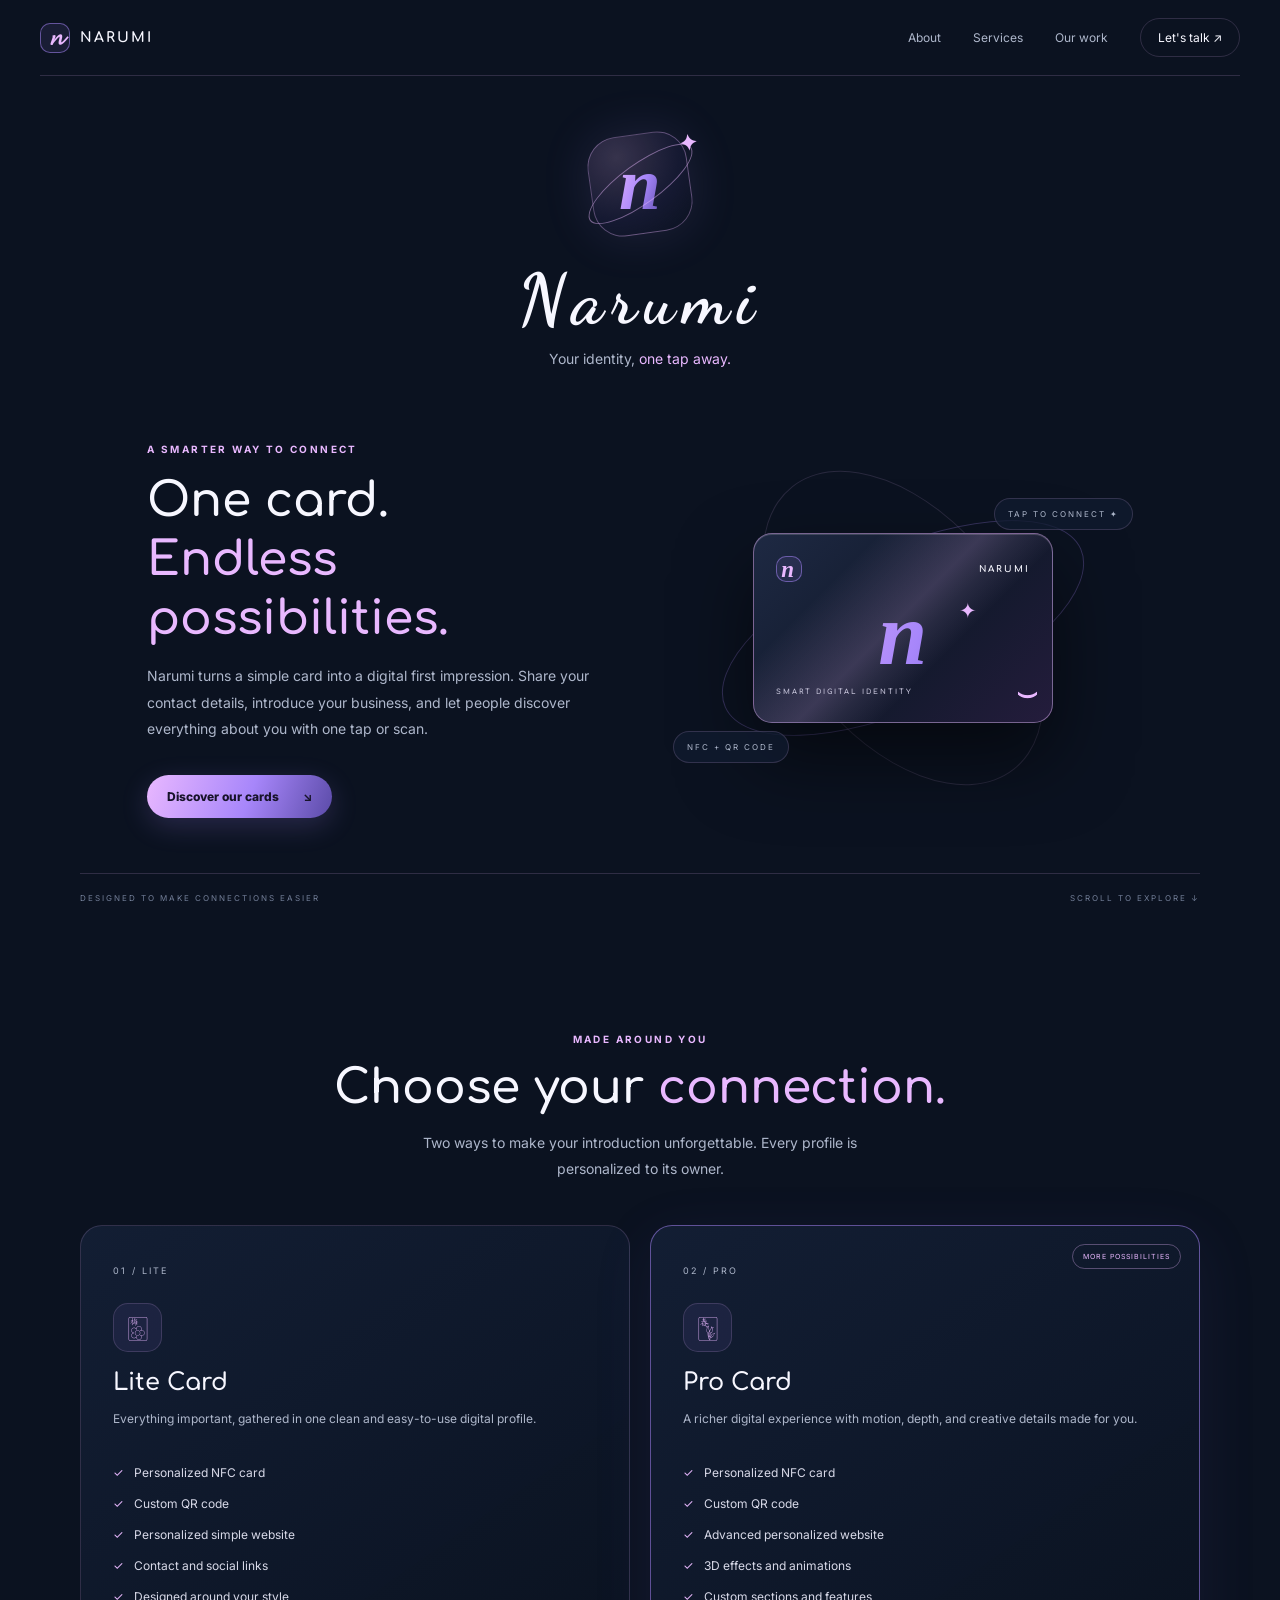
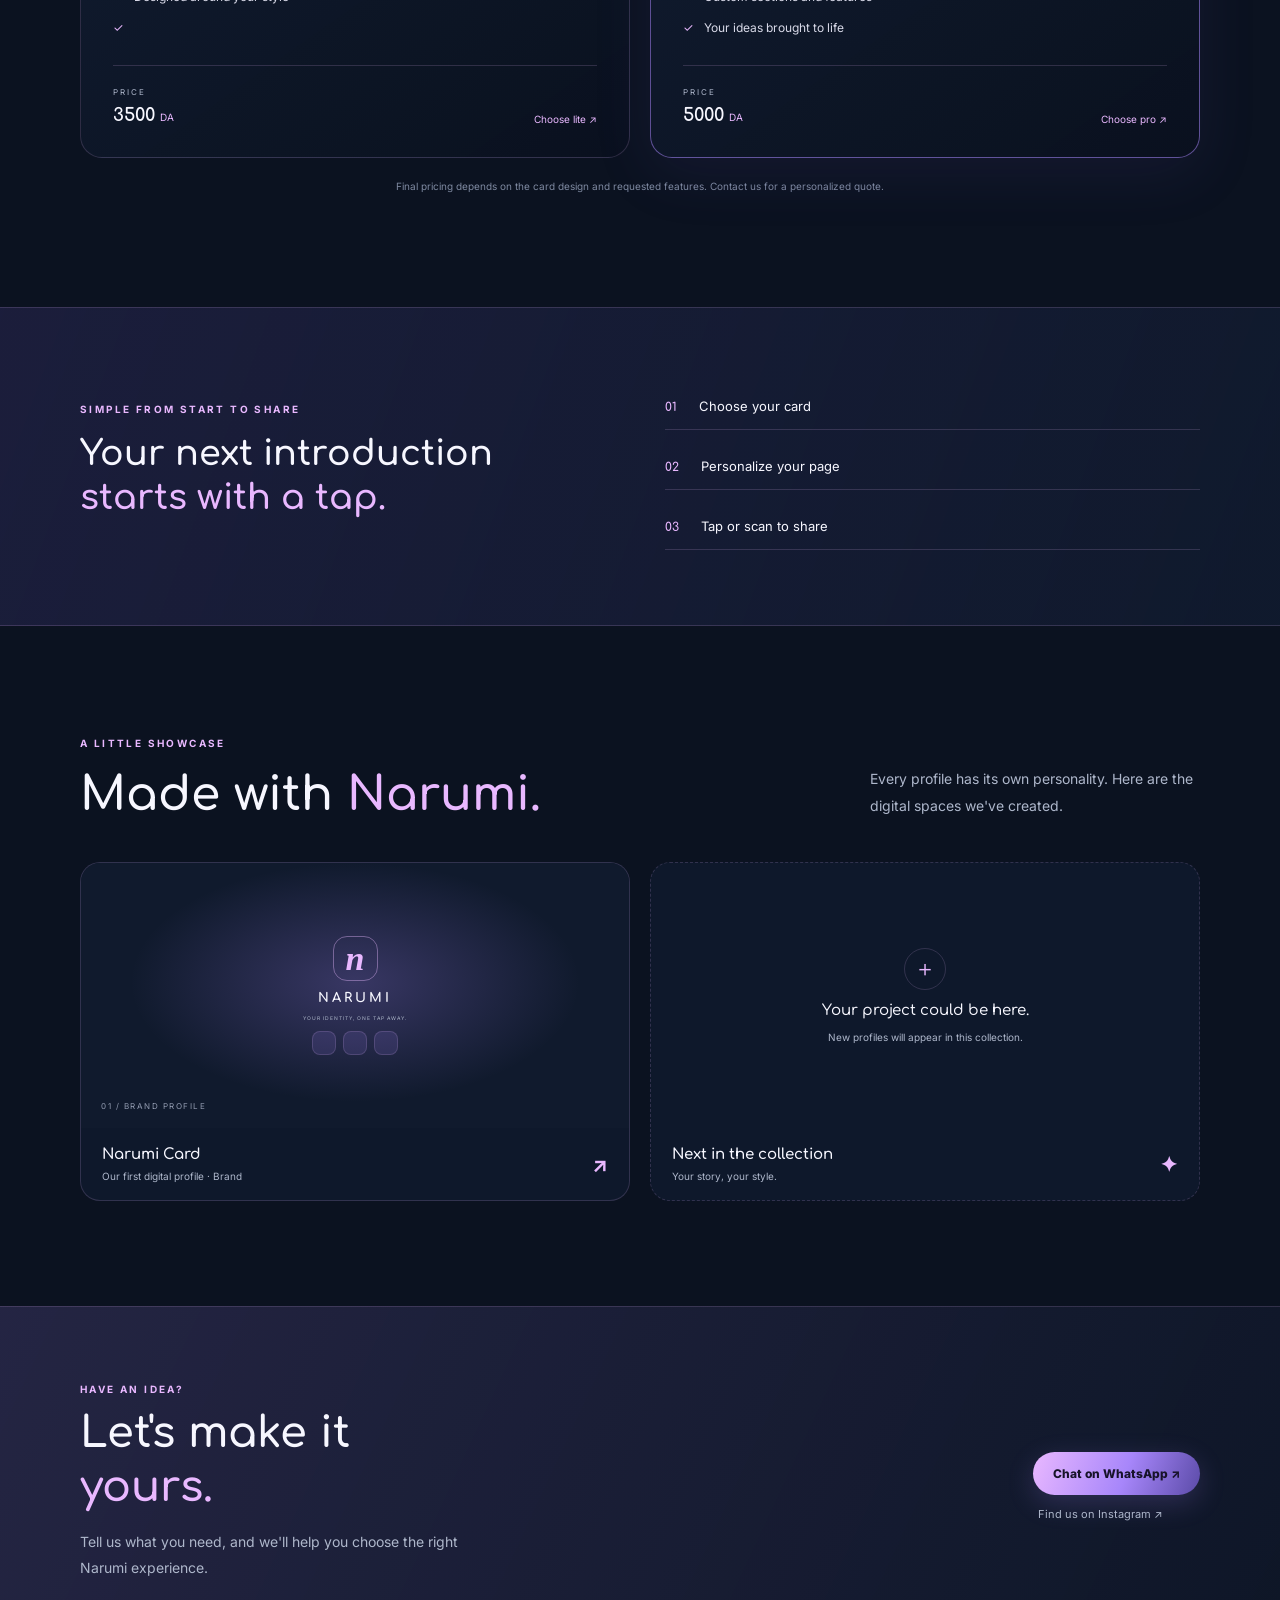
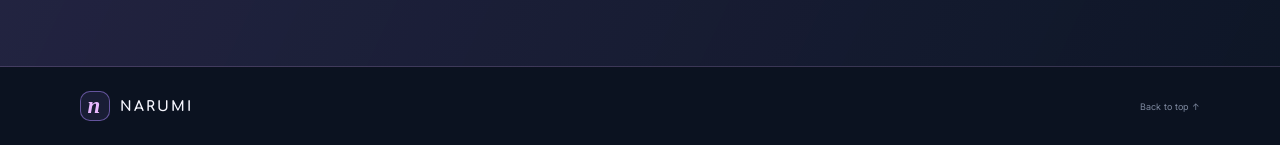
==== index.html @ aed366da "Add files via upload" ====
<!doctype html>
<html lang="en">

<head>
  <meta charset="utf-8" />
  <meta name="viewport" content="width=device-width,initial-scale=1" />
  <meta name="theme-color" content="#0b1220" />
  <meta name="description"
    content="Narumi creates personalized NFC cards and digital profiles. Your identity, one tap away." />
  <title>Narumi ⋆.˚☁️⋆</title>
  <link rel="preconnect" href="https://fonts.googleapis.com" />
  <link rel="preconnect" href="https://fonts.gstatic.com" crossorigin />
  <link
    href="https://fonts.googleapis.com/css2?family=Comfortaa:wght@400;500;600;700&family=Inter:wght@400;500;600;700;800&display=swap"
    rel="stylesheet" />
  <link href="https://fonts.googleapis.com/css2?family=Satisfy&display=swap" rel="stylesheet" />
  <link rel="stylesheet" href="style.css" />
  <link href="https://fonts.googleapis.com/css2?family=Dancing+Script:wght@400..700&display=swap" rel="stylesheet" />

  <!-- Narumi favicon -->
  <link rel="icon" type="image/png" href="favicon.png" />
  <link rel="apple-touch-icon" href="favicon.png" />
</head>

<body>
  <header class="topbar">
    <a class="brand" href="#home"><span class="mark">𝓷</span>NARUMI</a>
    <button class="menu" aria-label="Open menu">☰</button>
    <nav>
      <a href="#about">About</a><a href="#services">Services</a><a href="#work">Our work</a><a class="nav-cta"
        href="#contact">Let's talk ↗</a>
    </nav>
  </header>
  <main>
    <section class="hero wrap" id="home">
      <!-- 𝓃𝒶𝓇𝓊𝓂𝒾 -->
      <div class="hero-brand">
        <div class="logo-orb"><span>n</span><i></i><b>✦</b></div>
        <h1>Narumi</h1>
        <p>Your identity, <em>one tap away.</em></p>
      </div>
      <div class="intro" id="about">
        <div class="copy">
          <small class="eyebrow">A SMARTER WAY TO CONNECT</small>
          <h2>One card.<br /><em>Endless possibilities.</em></h2>
          <p>
            Narumi turns a simple card into a digital first impression. Share
            your contact details, introduce your business, and let people
            discover everything about you with one tap or scan.
          </p>
          <a class="button" href="#services">Discover our cards <b>↘</b></a>
        </div>
        <div class="stage">
          <div class="orbit"></div>
          <div class="orbit second"></div>
          <div class="nfc-card">
            <div class="card-head"><span class="mark">n</span>NARUMI</div>
            <div class="card-center">n<span>✦</span></div>
            <div class="card-foot">SMART DIGITAL IDENTITY <b>)))</b></div>
          </div>
          <label class="float top">TAP TO CONNECT ✦</label><label class="float bottom">NFC + QR CODE</label>
        </div>
      </div>
      <div class="hero-foot">
        <span>DESIGNED TO MAKE CONNECTIONS EASIER</span><span>SCROLL TO EXPLORE ↓</span>
      </div>
    </section>
    <section class="wrap services" id="services">
      <div class="heading">
        <small class="eyebrow">MADE AROUND YOU</small>
        <h2>Choose your <em>connection.</em></h2>
        <p>
          Two ways to make your introduction unforgettable. Every profile is
          personalized to its owner.
        </p>
      </div>
      <div class="service-grid">
        <article class="service">
          <small>01 / LITE</small>
          <div class="service-icon">🀢</div>
          <h3>Lite Card</h3>
          <p>
            Everything important, gathered in one clean and easy-to-use
            digital profile.
          </p>
          <ul>
            <li>Personalized NFC card</li>
            <li>Custom QR code</li>
            <li>Personalized simple website</li>
            <li>Contact and social links</li>
            <li>Designed around your style</li>
            <li></li>
          </ul>
          <div class="price">
            <div>
              <small>PRICE</small><strong>3500 <i>DA</i></strong>
            </div>
            <a href="#contact">Choose lite ↗</a>
          </div>
        </article>
        <article class="service featured">
          <label class="pill">MORE POSSIBILITIES</label><small>02 / PRO </small>
          <div class="service-icon">🀦</div>
          <h3>Pro Card</h3>
          <p>
            A richer digital experience with motion, depth, and creative
            details made for you.
          </p>
          <ul>
            <li>Personalized NFC card</li>
            <li>Custom QR code</li>
            <li>Advanced personalized website</li>
            <li>3D effects and animations</li>
            <li>Custom sections and features</li>
            <li>Your ideas brought to life</li>
          </ul>
          <div class="price">
            <div>
              <small>PRICE</small><strong>5000 <i>DA</i></strong>
            </div>
            <a href="#contact">Choose pro ↗</a>
          </div>
        </article>
      </div>
      <p class="price-note">
        Final pricing depends on the card design and requested features.
        Contact us for a personalized quote.
      </p>
    </section>
    <section class="process">
      <div class="wrap process-inner">
        <div>
          <small class="eyebrow">SIMPLE FROM START TO SHARE</small>
          <h2>Your next introduction<br /><em>starts with a tap.</em></h2>
        </div>
        <div class="steps">
          <p><b>01</b> Choose your card</p>
          <p><b>02</b> Personalize your page</p>
          <p><b>03</b> Tap or scan to share</p>
        </div>
      </div>
    </section>
    <section class="wrap work" id="work">
      <div class="work-heading">
        <div>
          <small class="eyebrow">A LITTLE SHOWCASE</small>
          <h2>Made with <em>Narumi.</em></h2>
        </div>
        <p>
          Every profile has its own personality. Here are the digital spaces
          we've created.
        </p>
      </div>
      <div class="work-grid">
        <a class="work-card" href="maram/">
          <div class="mock-profile">
            <div class="mock-logo">n</div>
            <b>NARUMI</b><small>YOUR IDENTITY, ONE TAP AWAY.</small>
            <div class="mock-links"><i></i><i></i><i></i></div>
            <label>01 / BRAND PROFILE</label>
          </div>
          <div class="work-meta">
            <div>
              <h3>Narumi Card</h3>
              <p>Our first digital profile · Brand</p>
            </div>
            <b>↗</b>
          </div>
        </a>
        <div class="work-card coming">
          <div class="coming-inner">
            <span>＋</span><b>Your project could be here.</b><small>New profiles will appear in this collection.</small>
          </div>
          <div class="work-meta">
            <div>
              <h3>Next in the collection</h3>
              <p>Your story, your style.</p>
            </div>
            <b>✦</b>
          </div>
        </div>
      </div>
    </section>
    <section class="contact" id="contact">
      <div class="wrap contact-inner">
        <div>
          <small class="eyebrow">HAVE AN IDEA?</small>
          <h2>Let's make it<br /><em>yours.</em></h2>
          <p>
            Tell us what you need, and we'll help you choose the right Narumi
            experience.
          </p>
        </div>
        <div>
          <a class="button" href="https://wa.me/213778325152" target="_blank" rel="noopener noreferrer">
            Chat on WhatsApp ↗
          </a>
          <a
          class="social"
          href="https://www.instagram.com/maram_._.2?vrfl=MXV2Y3Vta2RjdGd0Yw=="
          target="_blank"
          rel="noopener"
          >Find us on Instagram ↗</a>
        </div>
      </div>
    </section>
  </main>
  <footer class="wrap footer">
    <a class="brand" href="#home"><span class="mark">n</span>NARUMI</a><a href="#home">Back to top ↑</a>
  </footer>
  <script src="script.js"></script>
</body>

</html>
---- style.css ----
* {
     box-sizing: border-box
}

:root {
     --navy: #0b1220;
     --navy2: #111c31;
     --purple: #a786fa;
     --pink: #e9b8ff;
     --white: #f7f7ff;
     --muted: #aeb7cb;
     --line: rgba(233, 184, 255, .16);
     --grad: linear-gradient(110deg, #e9b8ff, #a786fa 55%, #5b4ba8)
}

html {
     scroll-behavior: smooth;
     scroll-padding-top: 85px
}

body {
     margin: 0;
     background: var(--navy);
     color: var(--white);
     font-family: Inter, Arial, sans-serif;
     overflow-x: hidden
}

a {
     color: inherit;
     text-decoration: none
}

.wrap {
     width: min(1120px, calc(100% - 48px));
     margin: auto
}

.topbar {
     height: 76px;
     width: min(1200px, calc(100% - 48px));
     margin: auto;
     display: flex;
     align-items: center;
     justify-content: space-between;
     border-bottom: 1px solid var(--line)
}

.brand {
     display: flex;
     align-items: center;
     gap: 10px;
     font: 700 14px Comfortaa, sans-serif;
     letter-spacing: 2px
}

.mark {
     width: 30px;
     height: 30px;
     border: 1px solid #a786fa88;
     border-radius: 10px;
     display: grid;
     place-items: center;
     color: var(--pink);
     font: italic 700 23px Georgia;
     background: #a786fa18
}

nav {
     display: flex;
     align-items: center;
     gap: 32px;
     font-size: 12px;
     color: var(--muted)
}

nav a:hover,
.social:hover {
     color: var(--pink)
}

.nav-cta {
     padding: 11px 17px;
     border: 1px solid var(--line);
     border-radius: 30px;
     color: var(--white)
}

.menu {
     display: none;
     background: none;
     color: white;
     border: 0;
     font-size: 24px
}

.hero {
     padding-top: 58px
}

.hero-brand {
     text-align: center;
     display: flex;
     flex-direction: column;
     align-items: center
}

.logo-orb {
     width: 100px;
     height: 100px;
     border: 1px solid #e9b8ff55;
     border-radius: 30px;
     display: grid;
     place-items: center;
     position: relative;
     background: radial-gradient(circle at 30% 20%, #e9b8ff33, #5b4ba822 60%, #0b1220);
     box-shadow: 0 0 50px #a786fa22;
     transform: rotate(-8deg)
}

.logo-orb span {
     font: italic 700 75px Georgia;
     background: var(--grad);
     color: transparent;
     background-clip: text;
     transform: rotate(8deg)
}

.logo-orb i {
     position: absolute;
     width: 125px;
     height: 40px;
     border: 1px solid #e9b8ff77;
     border-radius: 50%;
     transform: rotate(-28deg)
}

.logo-orb b {
     position: absolute;
     right: -13px;
     top: 2px;
     color: var(--pink);
     font-size: 22px
}

.hero-brand h1 {
     font: 700 clamp(42px, 7vw, 70px) 'Dancing Script', cursive;
     letter-spacing: 8px;
     margin: 24px 0 8px
}

.hero-brand p {
     color: var(--muted);
     font-size: 14px;
     margin: 0
}

.hero-brand em,
.copy h2 em,
.heading h2 em,
.process h2 em,
.work h2 em,
.contact h2 em {
     color: var(--pink);
     font-style: normal
}

.intro {
     display: grid;
     grid-template-columns: 1fr 1fr;
     align-items: center;
     gap: 65px;
     padding: 70px 6% 55px
}

.eyebrow {
     font-size: 10px;
     letter-spacing: 2.4px;
     color: var(--pink);
     font-weight: 700
}

.copy h2,
.heading h2,
.process h2,
.work h2,
.contact h2 {
     font: 600 clamp(32px, 4vw, 47px)/1.25 Comfortaa;
     margin: 15px 0
}

.copy p,
.heading>p,
.contact p,
.work-heading>p {
     font-size: 14px;
     line-height: 1.9;
     color: var(--muted);
     max-width: 480px
}

.button {
     display: inline-flex;
     align-items: center;
     gap: 24px;
     margin-top: 18px;
     padding: 14px 20px;
     border-radius: 30px;
     background: var(--grad);
     color: #171329;
     font-size: 12px;
     font-weight: 800;
     box-shadow: 0 8px 28px #a786fa33;
     transition: .2s
}

.button:hover {
     transform: translateY(-3px)
}

.stage {
     height: 330px;
     display: grid;
     place-items: center;
     position: relative;
     perspective: 1000px
}

.nfc-card {
     width: 300px;
     height: 190px;
     border-radius: 19px;
     padding: 22px;
     position: relative;
     overflow: hidden;
     background: linear-gradient(135deg, #1e2943, #11192b 55%, #241c3c);
     border: 1px solid #e9b8ff77;
     box-shadow: 0 35px 75px #0008, inset 0 1px #ffffff29;
     animation: turn 9s ease-in-out infinite;
     transform-style: preserve-3d
}

.nfc-card:before {
     content: '';
     position: absolute;
     inset: -70%;
     background: linear-gradient(110deg, transparent 40%, #e9b8ff30 49%, transparent 56%);
     transform: rotate(25deg);
     animation: shine 6s linear infinite
}

.card-head,
.card-foot {
     position: relative;
     z-index: 1;
     display: flex;
     align-items: center;
     justify-content: space-between;
     font: 700 9px Comfortaa;
     letter-spacing: 2px
}

.card-head .mark {
     width: 26px;
     height: 26px
}

.card-center {
     position: absolute;
     inset: 48px 0 35px;
     display: grid;
     place-items: center;
     font: italic 700 88px Georgia;
     background: var(--grad);
     color: transparent;
     background-clip: text
}

.card-center span {
     position: absolute;
     right: 75px;
     top: 17px;
     color: var(--pink);
     font: 21px Arial
}

.card-foot {
     position: absolute;
     bottom: 18px;
     left: 22px;
     right: 22px;
     color: #c6c4da;
     font-size: 7px
}

.card-foot b {
     font: 20px Arial;
     color: var(--pink);
     letter-spacing: -6px;
     transform: rotate(90deg)
}

.orbit {
     position: absolute;
     width: 390px;
     height: 160px;
     border: 1px solid #a786fa44;
     border-radius: 50%;
     transform: rotate(-24deg)
}

.orbit.second {
     width: 360px;
     height: 220px;
     transform: rotate(52deg);
     border-color: #e9b8ff22
}

.float {
     position: absolute;
     font-size: 8px;
     letter-spacing: 2px;
     color: var(--muted);
     border: 1px solid var(--line);
     border-radius: 30px;
     padding: 10px 13px;
     background: #111c31bb
}

.float.top {
     top: 35px;
     right: 0
}

.float.bottom {
     bottom: 30px;
     left: 0
}

@keyframes turn {

     0%,
     100% {
          transform: rotateY(-17deg) rotateX(8deg) rotateZ(-3deg)
     }

     50% {
          transform: rotateY(17deg) rotateX(-5deg) rotateZ(3deg)
     }
}

@keyframes shine {
     to {
          transform: translateX(70%) rotate(25deg)
     }
}

.hero-foot {
     display: flex;
     justify-content: space-between;
     border-top: 1px solid var(--line);
     padding: 19px 0;
     color: #737f98;
     font-size: 8px;
     letter-spacing: 2px
}

.services,
.work {
     padding: 105px 0
}

.heading {
     text-align: center;
     max-width: 650px;
     margin: 0 auto 42px
}

.heading h2 {
     margin: 12px 0
}

.heading>p {
     margin: auto
}

.service-grid {
     display: grid;
     grid-template-columns: 1fr 1fr;
     gap: 20px
}

.service {
     position: relative;
     padding: 32px;
     border: 1px solid var(--line);
     border-radius: 22px;
     background: linear-gradient(145deg, #141f35ee, #0a111ff2)
}

.featured {
     border-color: #a786fa88;
     box-shadow: 0 15px 60px #5b4ba81f
}

.service>small {
     font-size: 9px;
     letter-spacing: 2px;
     color: var(--muted)
}

.service-icon {
     width: 49px;
     height: 49px;
     border: 1px solid var(--line);
     border-radius: 15px;
     display: grid;
     place-items: center;
     color: var(--pink);
     font-size: 25px;
     margin: 25px 0 17px;
     background: #a786fa14
}

.service h3 {
     font: 600 24px Comfortaa;
     margin: 0 0 10px
}

.service>p {
     font-size: 12px;
     line-height: 1.8;
     color: var(--muted)
}

.service ul {
     list-style: none;
     padding: 15px 0 22px;
     margin: 0;
     border-bottom: 1px solid var(--line)
}

.service li {
     font-size: 12px;
     color: #d8d9e8;
     padding: 8px 0
}

.service li:before {
     content: '✓';
     color: var(--pink);
     margin-right: 10px
}

.price {
     display: flex;
     justify-content: space-between;
     align-items: end;
     padding-top: 21px;
     gap: 10px
}

.price small {
     display: block;
     font-size: 8px;
     letter-spacing: 2px;
     color: var(--muted);
     margin-bottom: 8px
}

.price strong {
     font: 700 18px Comfortaa
}

.price i {
     font: 10px Inter;
     color: var(--pink);
     font-style: normal
}

.price>a {
     font-size: 10px;
     color: var(--pink)
}

.pill {
     position: absolute;
     right: 18px;
     top: 18px;
     border: 1px solid #e9b8ff55;
     color: var(--pink);
     font-size: 7px;
     letter-spacing: 1px;
     padding: 7px 10px;
     border-radius: 20px
}

.price-note {
     text-align: center;
     color: #7f8aa1;
     font-size: 10px;
     margin-top: 22px
}

.process {
     background: linear-gradient(110deg, #5b4ba833, #111c31bb);
     border-block: 1px solid var(--line)
}

.process-inner {
     display: grid;
     grid-template-columns: 1fr 1fr;
     gap: 50px;
     align-items: center;
     padding-block: 62px
}

.process h2 {
     font-size: 35px
}

.steps p {
     padding: 15px 0;
     border-bottom: 1px solid var(--line);
     font-size: 13px
}

.steps b {
     color: var(--pink);
     font: 600 12px Comfortaa;
     margin-right: 18px
}

.work-heading {
     display: flex;
     justify-content: space-between;
     align-items: end;
     gap: 25px;
     margin-bottom: 38px
}

.work h2 {
     margin-bottom: 0
}

.work-heading>p {
     max-width: 330px;
     margin: 0 0 5px
}

.work-grid {
     display: grid;
     grid-template-columns: 1fr 1fr;
     gap: 20px
}

.work-card {
     border: 1px solid var(--line);
     border-radius: 20px;
     overflow: hidden;
     background: #111c31b3;
     transition: .2s
}

.work-card:hover {
     transform: translateY(-5px);
     border-color: #e9b8ff66
}

.mock-profile {
     height: 265px;
     background: radial-gradient(ellipse at 50% 45%, #a786fa44, transparent 58%), #101a2d;
     display: flex;
     flex-direction: column;
     align-items: center;
     justify-content: center;
     gap: 10px;
     position: relative
}

.mock-logo {
     width: 45px;
     height: 45px;
     border: 1px solid #e9b8ff66;
     border-radius: 14px;
     display: grid;
     place-items: center;
     color: var(--pink);
     font: italic 700 34px Georgia
}

.mock-profile>b {
     font: 700 13px Comfortaa;
     letter-spacing: 3px
}

.mock-profile>small {
     font-size: 5px;
     letter-spacing: 1px;
     color: var(--muted)
}

.mock-profile label {
     position: absolute;
     bottom: 17px;
     left: 20px;
     font-size: 8px;
     letter-spacing: 1.5px;
     color: #929bb0
}

.mock-links {
     display: flex;
     gap: 7px
}

.mock-links i {
     width: 24px;
     height: 24px;
     border: 1px solid var(--line);
     border-radius: 8px;
     background: #a786fa22
}

.work-meta {
     display: flex;
     justify-content: space-between;
     align-items: center;
     padding: 18px 21px
}

.work-meta h3 {
     font: 600 15px Comfortaa;
     margin: 0 0 7px
}

.work-meta p {
     font-size: 10px;
     color: var(--muted);
     margin: 0
}

.work-meta>b {
     font-size: 21px;
     color: var(--pink)
}

.coming {
     min-height: 335px;
     border-style: dashed;
     display: flex;
     flex-direction: column
}

.coming-inner {
     flex: 1;
     display: flex;
     flex-direction: column;
     align-items: center;
     justify-content: center;
     gap: 12px;
     text-align: center
}

.coming-inner span {
     width: 42px;
     height: 42px;
     border: 1px solid var(--line);
     border-radius: 50%;
     display: grid;
     place-items: center;
     color: var(--pink);
     font-size: 22px
}

.coming-inner b {
     font: 500 15px Comfortaa
}

.coming-inner small {
     font-size: 10px;
     color: var(--muted)
}

.contact {
     background: linear-gradient(115deg, #a786fa29, #111c3166);
     border-block: 1px solid var(--line)
}

.contact-inner {
     display: flex;
     justify-content: space-between;
     align-items: center;
     padding-block: 70px;
     gap: 30px
}

.contact h2 {
     font-size: 43px;
     margin: 10px 0
}

.contact p {
     max-width: 420px
}

.contact-inner>div:last-child {
     display: flex;
     flex-direction: column;
     align-items: flex-start;
     gap: 12px
}

.contact-inner .button {
     margin: 0
}

.social {
     font-size: 11px;
     color: var(--muted);
     padding-left: 5px
}

.footer {
     display: flex;
     justify-content: space-between;
     align-items: center;
     padding-block: 24px;
     color: #7e899f;
     font-size: 9px
}

.footer .brand {
     color: var(--white)
}

@media(max-width:700px) {

     .wrap,
     .topbar {
          width: calc(100% - 36px)
     }

     .topbar {
          height: 68px
     }

     .menu {
          display: block
     }

     nav {
          display: none;
          position: absolute;
          z-index: 5;
          top: 68px;
          left: 18px;
          right: 18px;
          padding: 20px;
          background: #111c31;
          border: 1px solid var(--line);
          border-radius: 15px;
          flex-direction: column;
          align-items: stretch;
          gap: 18px
     }

     nav.open {
          display: flex
     }

     .nav-cta {
          text-align: center
     }

     .hero {
          padding-top: 40px
     }

     .logo-orb {
          width: 83px;
          height: 83px
     }

     .logo-orb span {
          font-size: 61px
     }

     .logo-orb i {
          width: 105px;
          height: 34px
     }

     .hero-brand h1 {
          font-size: 44px;
          letter-spacing: 6px
     }

     .intro {
          grid-template-columns: 1fr;
          gap: 15px;
          padding: 42px 0 35px
     }

     .stage {
          height: 270px;
          order: 1
     }

     .copy {
          order: 2;
          text-align: center
     }

     .copy h2 {
          font-size: 34px
     }

     .copy p {
          margin-inline: auto
     }

     .nfc-card {
          width: 260px;
          height: 165px;
          padding: 18px
     }

     .card-center {
          font-size: 72px
     }

     .orbit {
          width: 320px;
          height: 135px
     }

     .orbit.second {
          width: 300px;
          height: 180px
     }

     .float.top {
          top: 12px
     }

     .float.bottom {
          bottom: 10px
     }

     .hero-foot {
          font-size: 7px;
          letter-spacing: 1px
     }

     .services,
     .work {
          padding: 75px 0
     }

     .heading h2 {
          font-size: 31px
     }

     .service-grid,
     .work-grid {
          grid-template-columns: 1fr
     }

     .service {
          padding: 25px
     }

     .process-inner {
          grid-template-columns: 1fr;
          gap: 22px;
          padding-block: 48px
     }

     .process h2 {
          font-size: 30px
     }

     .work-heading {
          display: block
     }

     .work-heading>p {
          margin-top: 14px
     }

     .contact-inner {
          display: block;
          padding-block: 52px
     }

     .contact h2 {
          font-size: 38px
     }

     .contact-inner>div:last-child {
          margin-top: 24px
     }

     .footer {
          flex-wrap: wrap;
          gap: 14px
     }

     .footer>span {
          order: 3;
          width: 100%
     }
}

@media(prefers-reduced-motion:reduce) {
     html {
          scroll-behavior: auto
     }

     .nfc-card,
     .nfc-card:before {
          animation: none
     }

     .work-card,
     .button {
          transition: none
     }
}
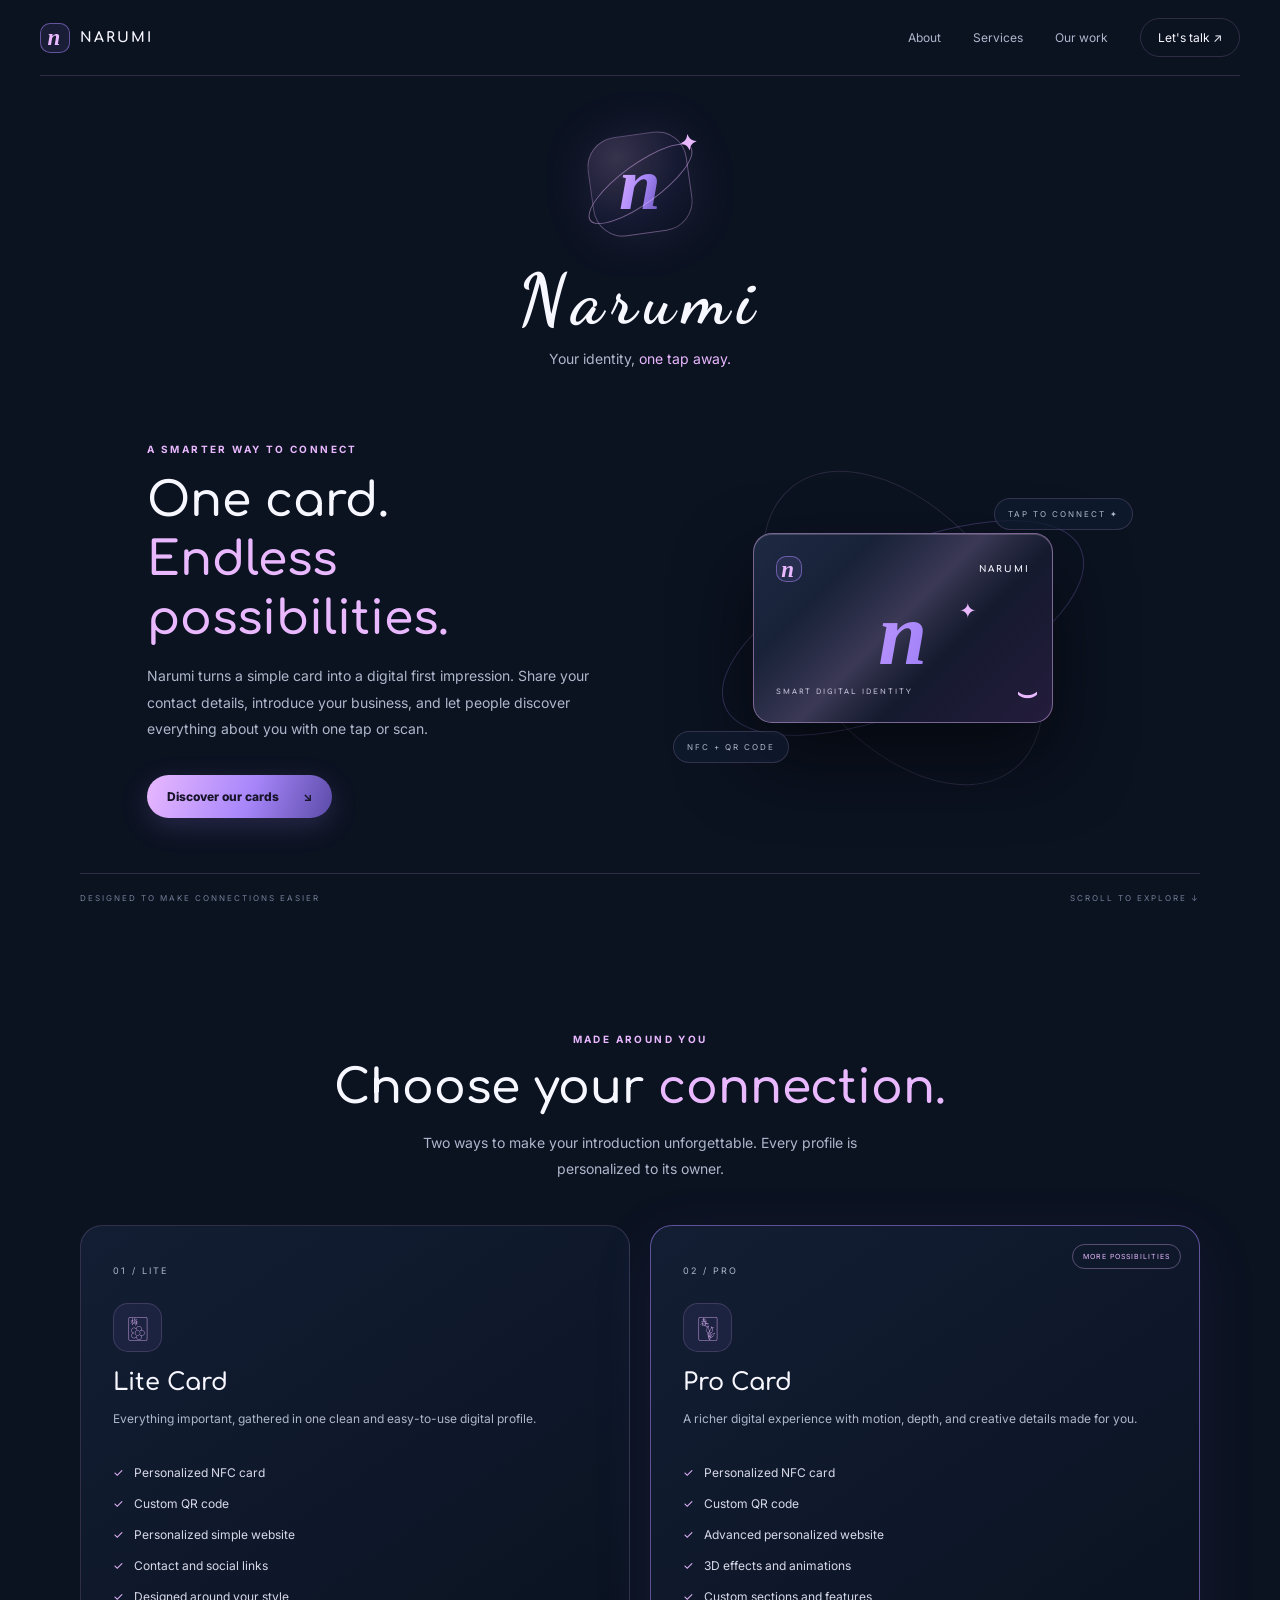
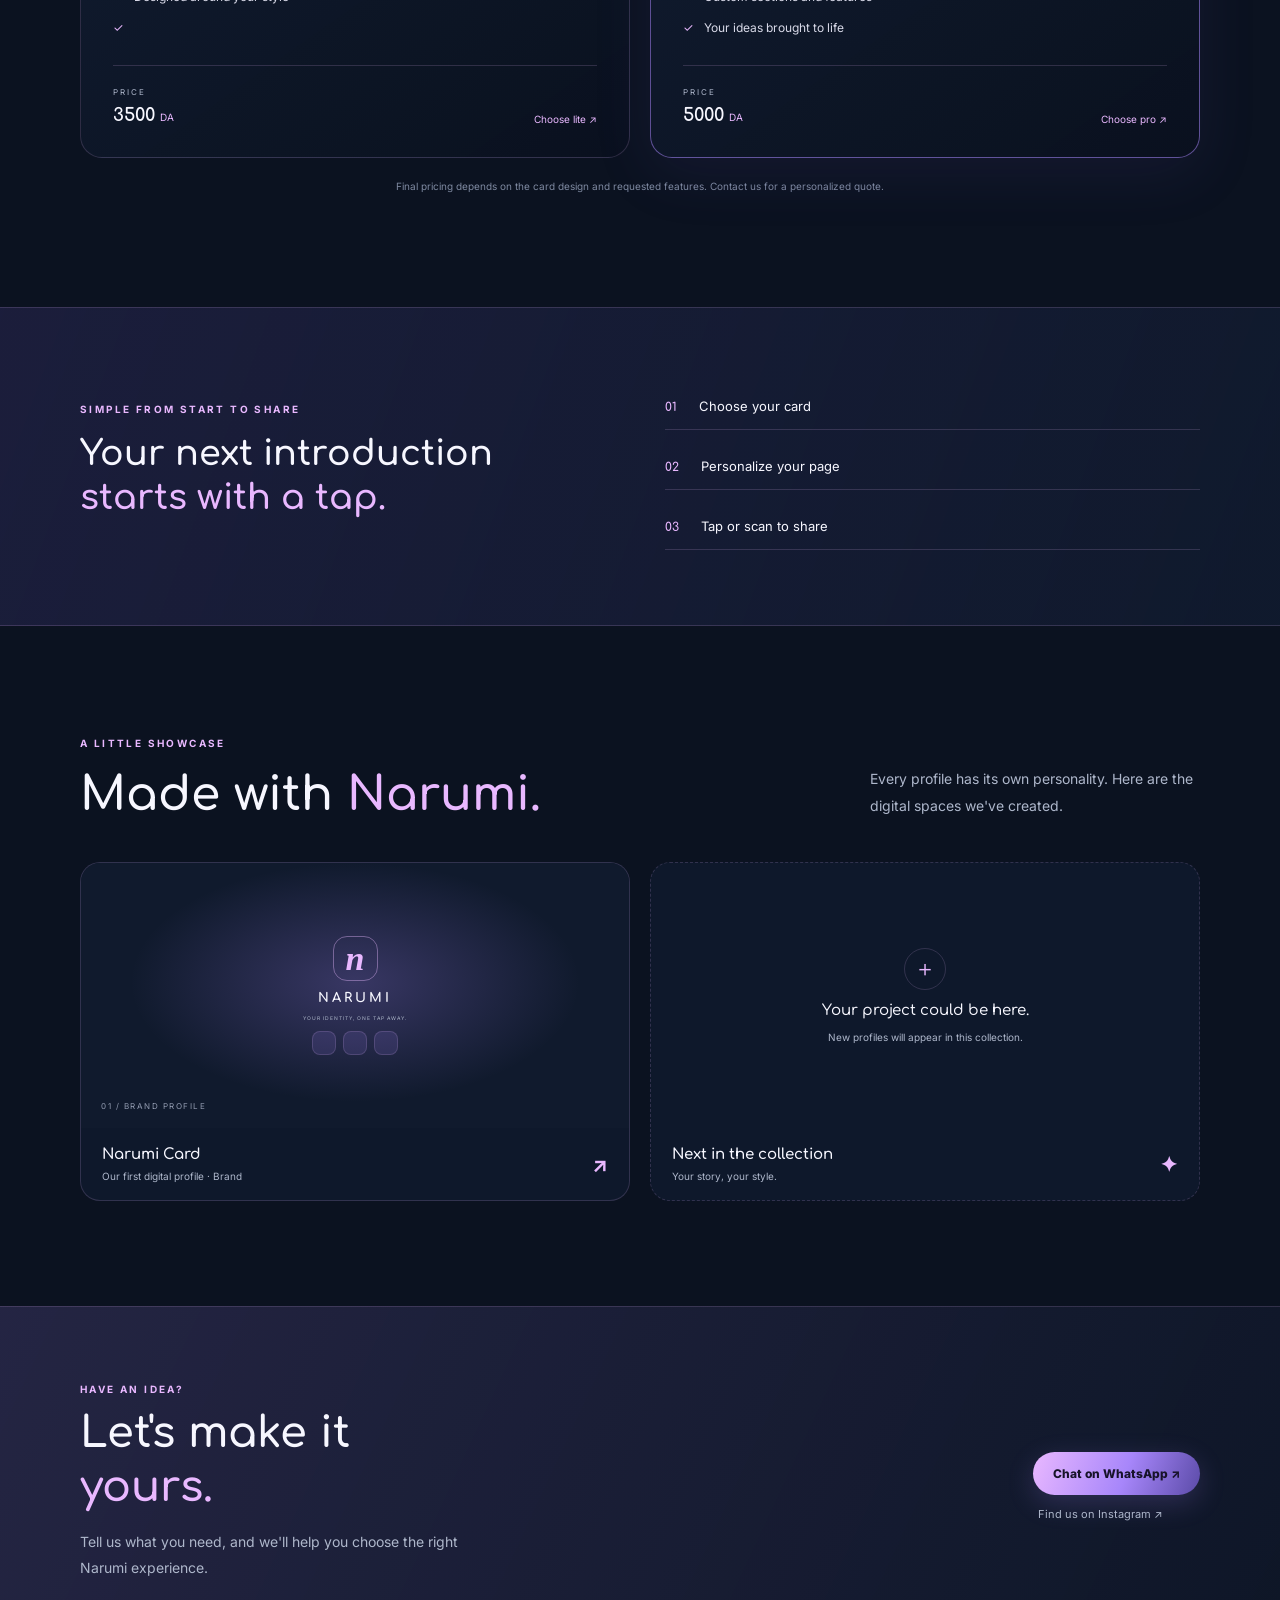
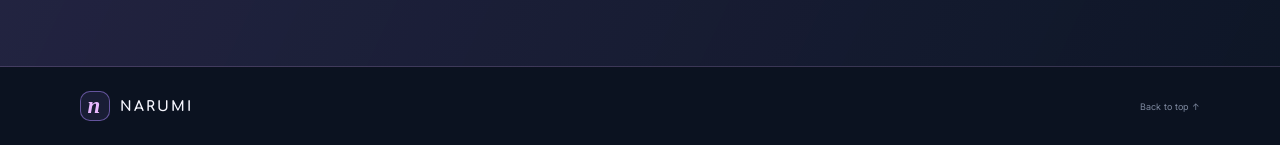
==== commit 3ec44e04: "Add files via upload" ====
--- a/index.html
+++ b/index.html
@@ -24,7 +24,7 @@
 
 <body>
   <header class="topbar">
-    <a class="brand" href="#home"><span class="mark">𝓷</span>NARUMI</a>
+    <a class="brand" href="#home"><span class="mark">n</span>NARUMI</a>
     <button class="menu" aria-label="Open menu">☰</button>
     <nav>
       <a href="#about">About</a><a href="#services">Services</a><a href="#work">Our work</a><a class="nav-cta"
@@ -152,7 +152,7 @@
         </p>
       </div>
       <div class="work-grid">
-        <a class="work-card" href="maram/">
+        <a class="work-card" href="/narumi-cart/">
           <div class="mock-profile">
             <div class="mock-logo">n</div>
             <b>NARUMI</b><small>YOUR IDENTITY, ONE TAP AWAY.</small>
